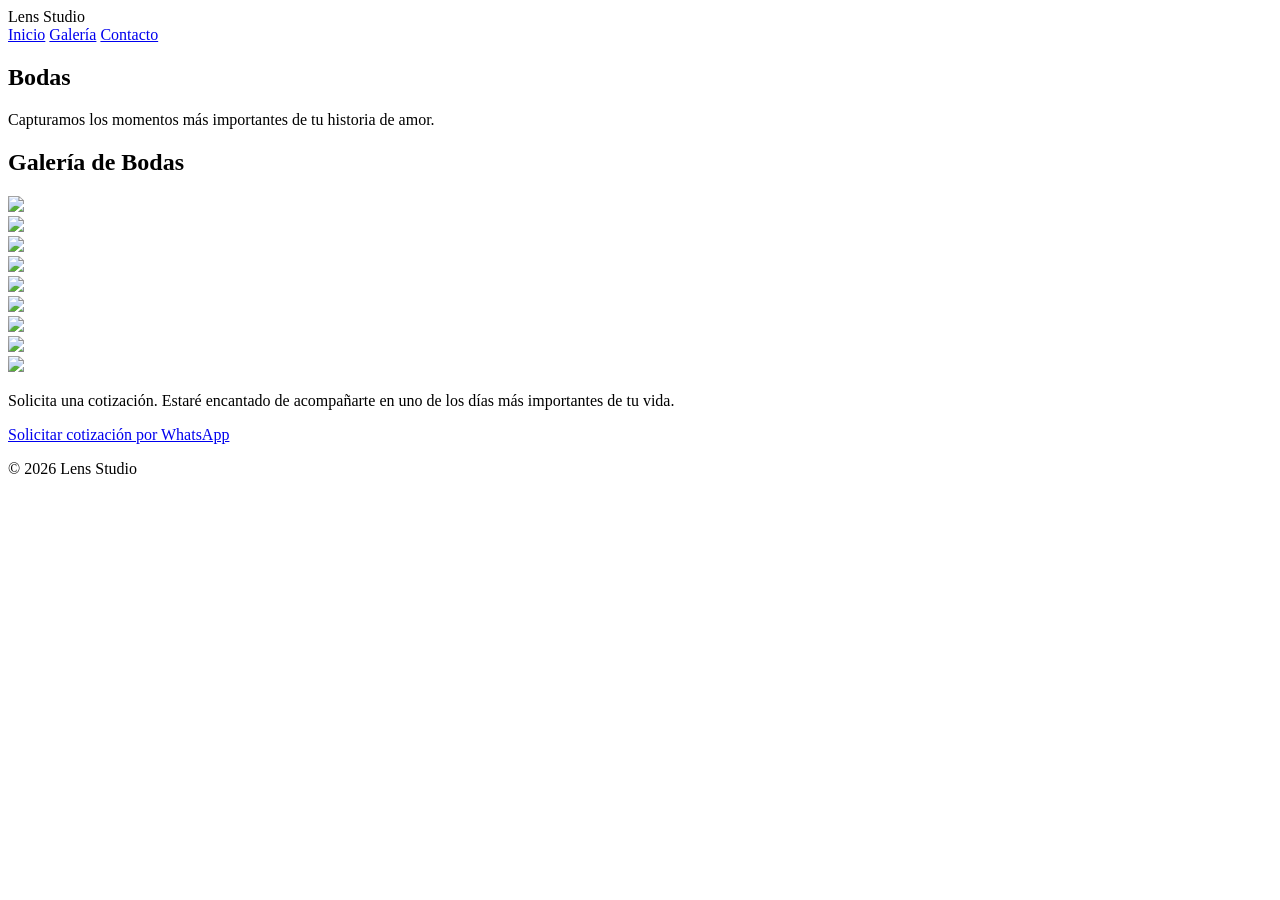
==== bodas.html @ 0406f005 "Add files via upload" ====
<!DOCTYPE html>
<html lang="es">
<head>
<meta charset="UTF-8">
<meta name="viewport" content="width=device-width, initial-scale=1.0">
<title>Bodas | Lens Studio</title>
<link rel="stylesheet" href="css/style.css">
</head>

<body>

<header>
<div class="logo">Lens Studio</div>

<nav>
<a href="index.html">Inicio</a>
<a href="#galeria">Galería</a>
<a href="#contacto">Contacto</a>
</nav>

</header>

<section class="hero" style="background-image: url('imagenes/portada.jpeg');">
<div class="overlay"></div>

<div class="hero-texto">
<h1>Bodas</h1>
<p>Capturamos los momentos más importantes de tu historia de amor.</p>
</div>

</section>

<section class="colecciones" id="galeria">

<h2>Galería de Bodas</h2>

<div class="contenedor">

<div class="card"><img src="imagenes/bodas/boda1.jpg"></div>
<div class="card"><img src="imagenes/bodas/boda2.jpg"></div>
<div class="card"><img src="imagenes/bodas/boda3.jpg"></div>
<div class="card"><img src="imagenes/bodas/boda4.jpg"></div>
<div class="card"><img src="imagenes/bodas/boda5.jpg"></div>
<div class="card"><img src="imagenes/bodas/boda6.jpg"></div>
<div class="card"><img src="imagenes/bodas/boda7.jpg"></div>
<div class="card"><img src="imagenes/bodas/boda8.jpg"></div>
<div class="card"><img src="imagenes/bodas/boda9.jpg"></div>

</div>

</section>
<section class="contacto" id="contacto">


    <p class="texto-contacto">
        Solicita una cotización.
        Estaré encantado de acompañarte en uno de los días más importantes de tu vida.
    </p>

    <a href="https://wa.me/523221502021?text=Hola,%20me%20interesa%20una%20cotización%20para%20fotografía%20de%20boda."
       target="_blank"
       class="whatsapp">

        Solicitar cotización por WhatsApp

    </a>

</section>

<footer>
<p>© 2026 Lens Studio</p>
</footer>

</body>
</html>
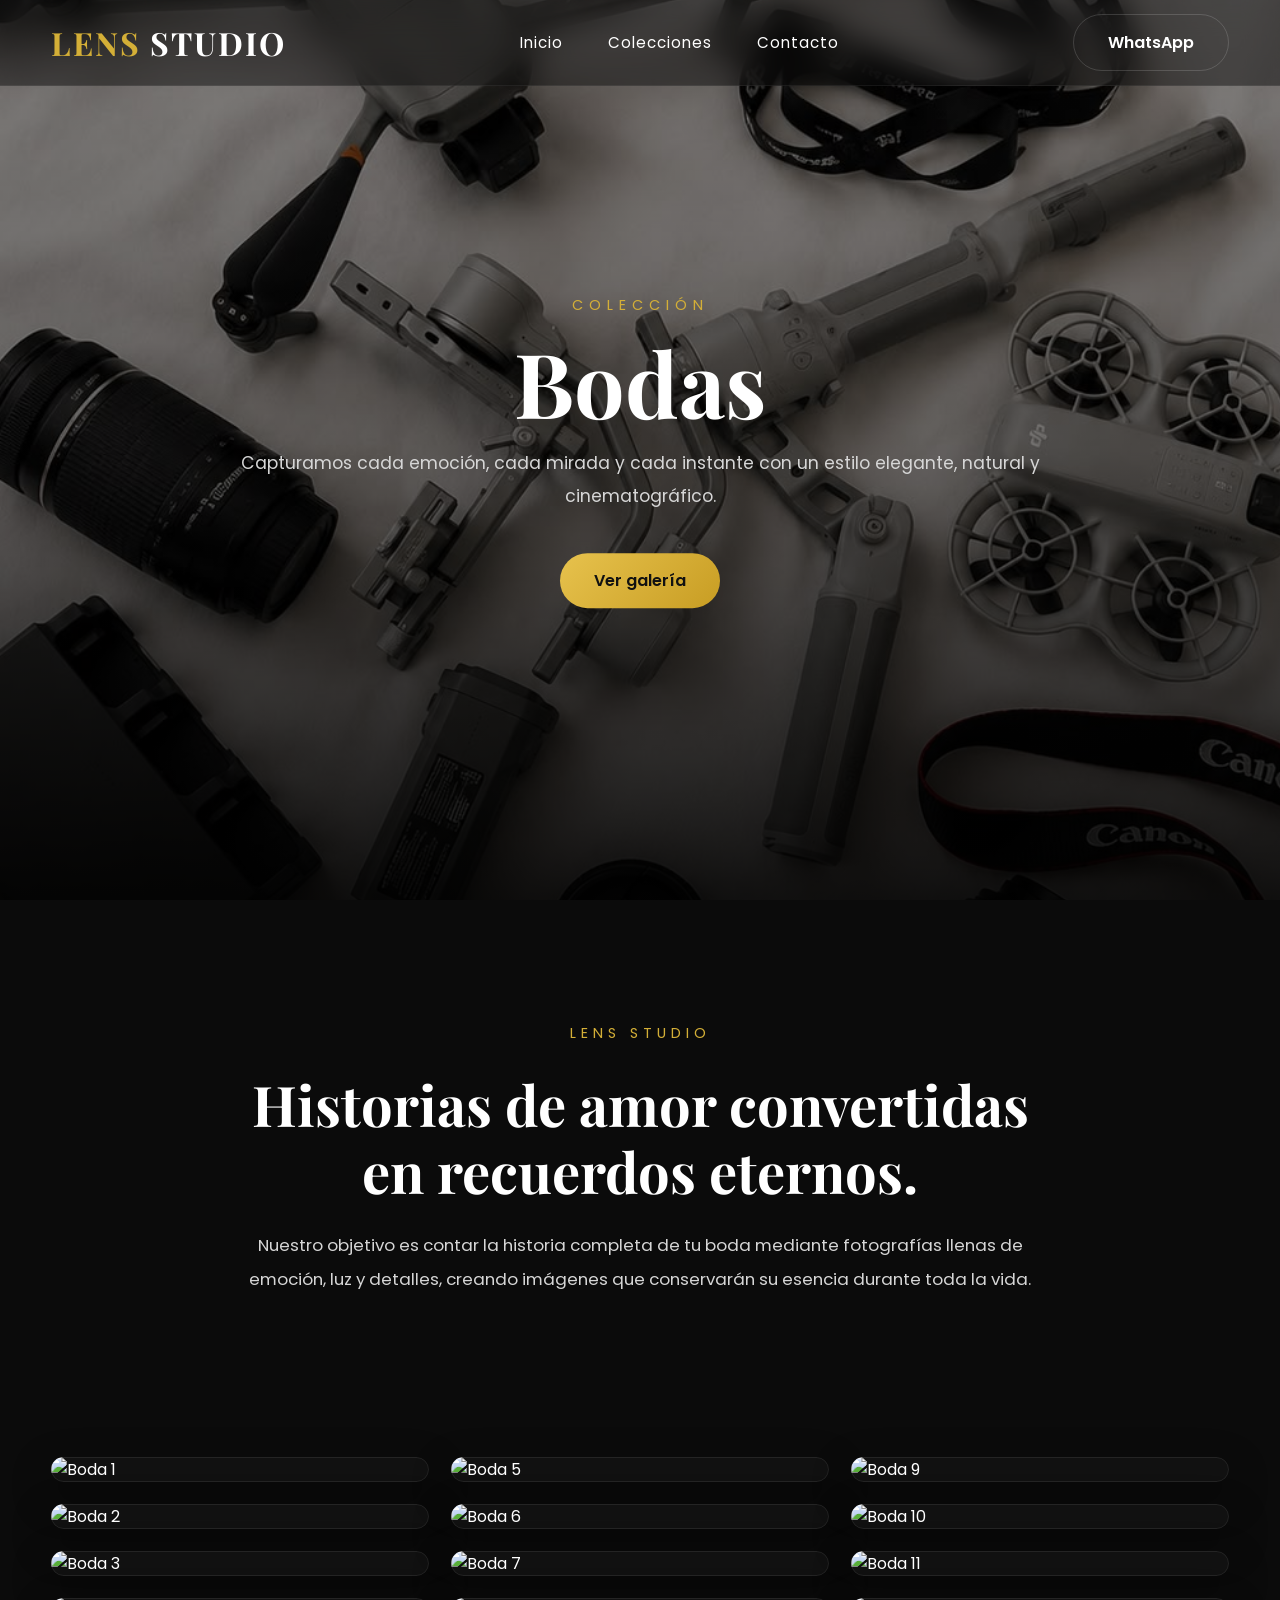
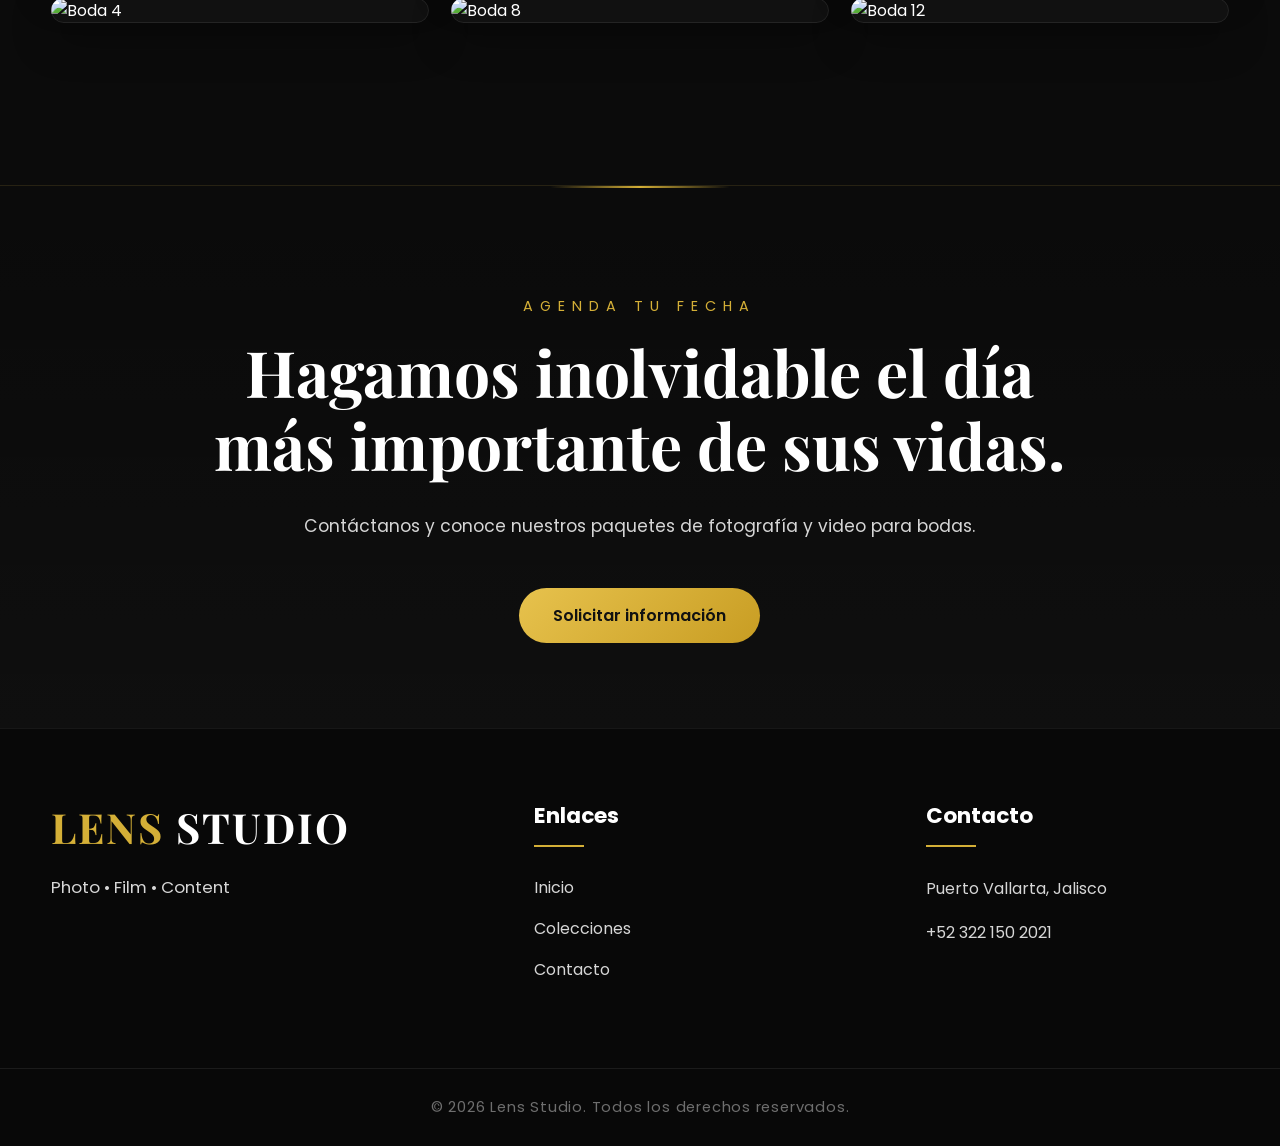
==== commit 962d474e: "Add files via upload" ====
--- a/bodas.html
+++ b/bodas.html
@@ -1,75 +1,361 @@
 <!DOCTYPE html>
 <html lang="es">
+
 <head>
-<meta charset="UTF-8">
-<meta name="viewport" content="width=device-width, initial-scale=1.0">
-<title>Bodas | Lens Studio</title>
-<link rel="stylesheet" href="css/style.css">
+
+    <meta charset="UTF-8">
+
+    <meta name="viewport" content="width=device-width, initial-scale=1.0">
+
+    <title>Bodas | Lens Studio</title>
+
+    <meta name="description" content="Fotografía y video profesional de bodas por Lens Studio.">
+
+    <link rel="preconnect" href="https://fonts.googleapis.com">
+
+    <link rel="preconnect" href="https://fonts.gstatic.com" crossorigin>
+
+    <link href="https://fonts.googleapis.com/css2?family=Playfair+Display:wght@500;600;700&family=Poppins:wght@300;400;500;600;700&display=swap" rel="stylesheet">
+
+    <link rel="stylesheet" href="https://cdnjs.cloudflare.com/ajax/libs/font-awesome/6.7.2/css/all.min.css">
+
+    <link rel="stylesheet" href="css/colecciones.css">
+
 </head>
 
 <body>
 
-<header>
-<div class="logo">Lens Studio</div>
-
-<nav>
-<a href="index.html">Inicio</a>
-<a href="#galeria">Galería</a>
-<a href="#contacto">Contacto</a>
-</nav>
+<!--================ HEADER ================-->
+
+<header id="header">
+
+    <div class="container header-container">
+
+        <a href="index.html" class="logo">
+
+            <span>LENS</span> STUDIO
+
+        </a>
+
+        <nav id="navbar">
+
+            <ul>
+
+                <li><a href="index.html">Inicio</a></li>
+
+                <li><a href="index.html#colecciones">Colecciones</a></li>
+
+                <li><a href="index.html#contacto">Contacto</a></li>
+
+            </ul>
+
+        </nav>
+
+        <a href="https://wa.me/523221502021" target="_blank" class="btn-header">
+
+            WhatsApp
+
+        </a>
+
+        <div class="menu">
+
+            <i class="fa-solid fa-bars"></i>
+
+        </div>
+
+    </div>
 
 </header>
 
-<section class="hero" style="background-image: url('imagenes/portada.jpeg');">
-<div class="overlay"></div>
-
-<div class="hero-texto">
-<h1>Bodas</h1>
-<p>Capturamos los momentos más importantes de tu historia de amor.</p>
+<!--================ HERO ================-->
+
+<section class="hero-gallery">
+
+    <img src="imagenes/portada2.jpeg" alt="Bodas">
+
+    <div class="overlay"></div>
+
+    <div class="hero-gallery-content">
+
+        <span>COLECCIÓN</span>
+
+        <h1>Bodas</h1>
+
+        <p>
+
+            Capturamos cada emoción, cada mirada y cada instante con un estilo elegante, natural y cinematográfico.
+
+        </p>
+
+        <a href="#galeria" class="btn-primary">
+
+            Ver galería
+
+        </a>
+
+    </div>
+
+</section>
+
+<!--================ INTRODUCCIÓN ================-->
+
+<section class="collection-intro">
+
+    <div class="container">
+
+        <div class="intro-content">
+
+            <span>LENS STUDIO</span>
+
+            <h2>
+
+                Historias de amor convertidas en recuerdos eternos.
+
+            </h2>
+
+            <p>
+
+                Nuestro objetivo es contar la historia completa de tu boda mediante fotografías llenas de emoción,
+                luz y detalles, creando imágenes que conservarán su esencia durante toda la vida.
+
+            </p>
+
+        </div>
+
+    </div>
+
+</section>
+
+<!--================ GALERÍA ================-->
+
+<section class="gallery" id="galeria">
+
+    <div class="container">
+
+        <div class="gallery-grid">
+
+            <article class="gallery-item">
+                <img src="imagenes/bodas/1.jpg" alt="Boda 1" loading="lazy">
+                <div class="gallery-info">
+                    <span>LENS STUDIO</span>
+                    <h3>Bodas</h3>
+                </div>
+            </article>
+
+            <article class="gallery-item">
+                <img src="imagenes/bodas/2.jpg" alt="Boda 2" loading="lazy">
+                <div class="gallery-info">
+                    <span>LENS STUDIO</span>
+                    <h3>Bodas</h3>
+                </div>
+            </article>
+
+            <article class="gallery-item">
+                <img src="imagenes/bodas/3.jpg" alt="Boda 3" loading="lazy">
+                <div class="gallery-info">
+                    <span>LENS STUDIO</span>
+                    <h3>Bodas</h3>
+                </div>
+            </article>
+
+            <article class="gallery-item">
+                <img src="imagenes/bodas/4.jpg" alt="Boda 4" loading="lazy">
+                <div class="gallery-info">
+                    <span>LENS STUDIO</span>
+                    <h3>Bodas</h3>
+                </div>
+            </article>
+
+            <article class="gallery-item">
+                <img src="imagenes/bodas/5.jpg" alt="Boda 5" loading="lazy">
+                <div class="gallery-info">
+                    <span>LENS STUDIO</span>
+                    <h3>Bodas</h3>
+                </div>
+            </article>
+
+            <article class="gallery-item">
+                <img src="imagenes/bodas/6.jpg" alt="Boda 6" loading="lazy">
+                <div class="gallery-info">
+                    <span>LENS STUDIO</span>
+                    <h3>Bodas</h3>
+                </div>
+            </article>
+
+            <article class="gallery-item">
+                <img src="imagenes/bodas/7.jpg" alt="Boda 7" loading="lazy">
+                <div class="gallery-info">
+                    <span>LENS STUDIO</span>
+                    <h3>Bodas</h3>
+                </div>
+            </article>
+
+            <article class="gallery-item">
+                <img src="imagenes/bodas/8.jpg" alt="Boda 8" loading="lazy">
+                <div class="gallery-info">
+                    <span>LENS STUDIO</span>
+                    <h3>Bodas</h3>
+                </div>
+            </article>
+
+            <article class="gallery-item">
+                <img src="imagenes/bodas/9.jpg" alt="Boda 9" loading="lazy">
+                <div class="gallery-info">
+                    <span>LENS STUDIO</span>
+                    <h3>Bodas</h3>
+                </div>
+            </article>
+
+            <article class="gallery-item">
+                <img src="imagenes/bodas/10.jpg" alt="Boda 10" loading="lazy">
+                <div class="gallery-info">
+                    <span>LENS STUDIO</span>
+                    <h3>Bodas</h3>
+                </div>
+            </article>
+
+            <article class="gallery-item">
+                <img src="imagenes/bodas/11.jpg" alt="Boda 11" loading="lazy">
+                <div class="gallery-info">
+                    <span>LENS STUDIO</span>
+                    <h3>Bodas</h3>
+                </div>
+            </article>
+
+            <article class="gallery-item">
+                <img src="imagenes/bodas/12.jpg" alt="Boda 12" loading="lazy">
+                <div class="gallery-info">
+                    <span>LENS STUDIO</span>
+                    <h3>Bodas</h3>
+                </div>
+            </article>
+
+        </div>
+
+    </div>
+
+</section>
+
+<!--================ CTA ================-->
+
+<section class="cta">
+
+    <div class="container">
+
+        <span>AGENDA TU FECHA</span>
+
+        <h2>
+
+            Hagamos inolvidable el día más importante de sus vidas.
+
+        </h2>
+
+        <p>
+
+            Contáctanos y conoce nuestros paquetes de fotografía y video para bodas.
+
+        </p>
+
+        <a href="https://wa.me/523221502021" class="btn-primary" target="_blank">
+
+            Solicitar información
+
+        </a>
+
+    </div>
+
+</section>
+
+<!--================ FOOTER ================-->
+
+<footer>
+
+    <div class="container footer-container">
+
+        <div class="footer-logo">
+
+            <h2>
+
+                <span>LENS</span> STUDIO
+
+            </h2>
+
+            <p>
+
+                Photo • Film • Content
+
+            </p>
+
+        </div>
+
+        <div class="footer-links">
+
+            <h3>Enlaces</h3>
+
+            <ul>
+
+                <li><a href="index.html">Inicio</a></li>
+                <li><a href="index.html#colecciones">Colecciones</a></li>
+                <li><a href="index.html#contacto">Contacto</a></li>
+
+            </ul>
+
+        </div>
+
+        <div class="footer-contact">
+
+            <h3>Contacto</h3>
+
+            <p>Puerto Vallarta, Jalisco</p>
+
+            <p>+52 322 150 2021</p>
+
+        </div>
+
+    </div>
+
+    <div class="footer-bottom">
+
+        © 2026 Lens Studio. Todos los derechos reservados.
+
+    </div>
+
+</footer>
+
+<!--================ LIGHTBOX ================-->
+
+<div class="lightbox" id="lightbox">
+
+    <span class="close-lightbox">&times;</span>
+
+    <button class="prev-image">
+
+        <i class="fa-solid fa-chevron-left"></i>
+
+    </button>
+
+    <img class="lightbox-image" src="" alt="">
+
+    <button class="next-image">
+
+        <i class="fa-solid fa-chevron-right"></i>
+
+    </button>
+
+    <div class="lightbox-counter">
+
+        <span id="current-image">1</span>
+
+        /
+
+        <span id="total-images">12</span>
+
+    </div>
+
 </div>
 
-</section>
-
-<section class="colecciones" id="galeria">
-
-<h2>Galería de Bodas</h2>
-
-<div class="contenedor">
-
-<div class="card"><img src="imagenes/bodas/boda1.jpg"></div>
-<div class="card"><img src="imagenes/bodas/boda2.jpg"></div>
-<div class="card"><img src="imagenes/bodas/boda3.jpg"></div>
-<div class="card"><img src="imagenes/bodas/boda4.jpg"></div>
-<div class="card"><img src="imagenes/bodas/boda5.jpg"></div>
-<div class="card"><img src="imagenes/bodas/boda6.jpg"></div>
-<div class="card"><img src="imagenes/bodas/boda7.jpg"></div>
-<div class="card"><img src="imagenes/bodas/boda8.jpg"></div>
-<div class="card"><img src="imagenes/bodas/boda9.jpg"></div>
-
-</div>
-
-</section>
-<section class="contacto" id="contacto">
-
-
-    <p class="texto-contacto">
-        Solicita una cotización.
-        Estaré encantado de acompañarte en uno de los días más importantes de tu vida.
-    </p>
-
-    <a href="https://wa.me/523221502021?text=Hola,%20me%20interesa%20una%20cotización%20para%20fotografía%20de%20boda."
-       target="_blank"
-       class="whatsapp">
-
-        Solicitar cotización por WhatsApp
-
-    </a>
-
-</section>
-
-<footer>
-<p>© 2026 Lens Studio</p>
-</footer>
+<script src="js/script.js"></script>
 
 </body>
+
 </html>
--- a/css/colecciones.css
+++ b/css/colecciones.css
@@ -0,0 +1,1368 @@
+/*==================================================
+                LENS STUDIO
+            COLECCIONES CSS
+==================================================*/
+
+
+/*================ GOOGLE FONTS ================*/
+
+@import url('https://fonts.googleapis.com/css2?family=Playfair+Display:wght@500;600;700&family=Poppins:wght@300;400;500;600;700&display=swap');
+
+
+/*================ VARIABLES ================*/
+
+:root{
+
+    --color-bg:#0b0b0b;
+    --color-bg-2:#121212;
+    --color-card:#171717;
+    --color-gold:#d4af37;
+    --color-white:#ffffff;
+    --color-text:#d6d6d6;
+    --color-border:rgba(255,255,255,.08);
+
+    --shadow:0 20px 60px rgba(0,0,0,.45);
+
+    --radius:20px;
+
+    --transition:.4s ease;
+
+    --max-width:1280px;
+
+}
+
+
+/*================ RESET ================*/
+
+*{
+
+    margin:0;
+    padding:0;
+    box-sizing:border-box;
+
+}
+
+html{
+
+    scroll-behavior:smooth;
+
+}
+
+body{
+
+    font-family:'Poppins',sans-serif;
+    background:var(--color-bg);
+    color:var(--color-white);
+    overflow-x:hidden;
+
+}
+
+img{
+
+    width:100%;
+    display:block;
+
+}
+
+a{
+
+    text-decoration:none;
+    color:inherit;
+
+}
+
+ul{
+
+    list-style:none;
+
+}
+
+
+/*================ SCROLLBAR ================*/
+
+::-webkit-scrollbar{
+
+    width:10px;
+
+}
+
+::-webkit-scrollbar-track{
+
+    background:#111;
+
+}
+
+::-webkit-scrollbar-thumb{
+
+    background:var(--color-gold);
+    border-radius:20px;
+
+}
+
+
+/*================ CONTENEDOR ================*/
+
+.container{
+
+    width:min(92%,var(--max-width));
+    margin:auto;
+
+}
+
+
+/*================ HEADER ================*/
+
+#header{
+
+    position:fixed;
+
+    top:0;
+    left:0;
+
+    width:100%;
+
+    z-index:999;
+
+    transition:.4s;
+
+    background:rgba(8,8,8,.45);
+
+    backdrop-filter:blur(16px);
+
+    border-bottom:1px solid rgba(255,255,255,.06);
+
+}
+
+.header-container{
+
+    height:85px;
+
+    display:flex;
+
+    justify-content:space-between;
+
+    align-items:center;
+
+}
+
+.logo{
+
+    font-family:'Playfair Display',serif;
+
+    font-size:2rem;
+
+    font-weight:700;
+
+    letter-spacing:2px;
+
+}
+
+.logo span{
+
+    color:var(--color-gold);
+
+}
+
+#navbar ul{
+
+    display:flex;
+
+    gap:45px;
+
+}
+
+#navbar a{
+
+    color:white;
+
+    font-size:.95rem;
+
+    letter-spacing:1px;
+
+    transition:var(--transition);
+
+    position:relative;
+
+}
+
+#navbar a::after{
+
+    content:"";
+
+    position:absolute;
+
+    bottom:-8px;
+    left:0;
+
+    width:0;
+
+    height:2px;
+
+    background:var(--color-gold);
+
+    transition:.4s;
+
+}
+
+#navbar a:hover::after{
+
+    width:100%;
+
+}
+
+#navbar a:hover{
+
+    color:var(--color-gold);
+
+}
+
+
+/*================ BOTONES ================*/
+
+.btn-primary,
+.btn-header{
+
+    display:inline-flex;
+
+    align-items:center;
+
+    justify-content:center;
+
+    padding:15px 34px;
+
+    border-radius:50px;
+
+    font-weight:600;
+
+    transition:var(--transition);
+
+}
+
+.btn-primary{
+
+    background:var(--color-gold);
+
+    color:#111;
+
+}
+
+.btn-primary:hover{
+
+    transform:translateY(-4px);
+
+    box-shadow:0 15px 35px rgba(212,175,55,.25);
+
+}
+
+.btn-header{
+
+    border:1px solid rgba(255,255,255,.15);
+
+    color:white;
+
+}
+
+.btn-header:hover{
+
+    background:white;
+
+    color:#111;
+
+}
+
+.menu{
+
+    display:none;
+
+    font-size:1.8rem;
+
+    cursor:pointer;
+
+}
+
+
+/*================ HERO ================*/
+
+.hero-gallery{
+
+    position:relative;
+
+    height:100vh;
+
+    overflow:hidden;
+
+}
+
+.hero-gallery img{
+
+    width:100%;
+
+    height:100%;
+
+    object-fit:cover;
+
+    transform:scale(1.08);
+
+    animation:heroZoom 16s ease-in-out infinite alternate;
+
+}
+
+.overlay{
+
+    position:absolute;
+
+    inset:0;
+
+    background:linear-gradient(
+
+        rgba(0,0,0,.45),
+
+        rgba(0,0,0,.55),
+
+        rgba(0,0,0,.92)
+
+    );
+
+}
+
+.hero-gallery-content{
+
+    position:absolute;
+
+    left:50%;
+    top:50%;
+
+    transform:translate(-50%,-50%);
+
+    text-align:center;
+
+    width:min(90%,800px);
+
+}
+
+.hero-gallery-content span{
+
+    color:var(--color-gold);
+
+    letter-spacing:6px;
+
+    font-size:.9rem;
+
+}
+
+.hero-gallery-content h1{
+
+    font-family:'Playfair Display',serif;
+
+    font-size:clamp(3rem,7vw,6rem);
+
+    margin:18px 0;
+
+    line-height:1.05;
+
+}
+
+.hero-gallery-content p{
+
+    color:var(--color-text);
+
+    font-size:1.08rem;
+
+    line-height:1.9;
+
+    margin-bottom:40px;
+
+}
+
+
+/*================ INTRODUCCIÓN ================*/
+
+.collection-intro{
+
+    padding:120px 0;
+
+}
+
+.intro-content{
+
+    max-width:820px;
+
+    margin:auto;
+
+    text-align:center;
+
+}
+
+.intro-content span{
+
+    color:var(--color-gold);
+
+    letter-spacing:5px;
+
+    font-size:.9rem;
+
+}
+
+.intro-content h2{
+
+    font-family:'Playfair Display',serif;
+
+    font-size:clamp(2rem,5vw,3.5rem);
+
+    margin:25px 0;
+
+    line-height:1.2;
+
+}
+
+.intro-content p{
+
+    color:var(--color-text);
+
+    line-height:2;
+
+    font-size:1.05rem;
+
+}
+
+
+/*================ ANIMACIÓN HERO ================*/
+
+@keyframes heroZoom{
+
+    from{
+
+        transform:scale(1.08);
+
+    }
+
+    to{
+
+        transform:scale(1.18);
+
+    }
+
+}
+
+/*==================================================
+                GALERÍA EDITORIAL
+==================================================*/
+
+.gallery{
+
+    padding:40px 0 140px;
+
+}
+
+.gallery-grid{
+
+    column-count:3;
+
+    column-gap:22px;
+
+}
+
+.gallery-item{
+
+    position:relative;
+
+    margin-bottom:22px;
+
+    overflow:hidden;
+
+    border-radius:22px;
+
+    background:#111;
+
+    cursor:pointer;
+
+    break-inside:avoid;
+
+    box-shadow:0 15px 40px rgba(0,0,0,.35);
+
+}
+
+.gallery-item img{
+
+    width:100%;
+
+    height:auto;
+
+    display:block;
+
+    transition:transform .7s ease,
+               filter .7s ease;
+
+}
+
+
+/*================ OVERLAY ================*/
+
+.gallery-info{
+
+    position:absolute;
+
+    inset:0;
+
+    display:flex;
+
+    flex-direction:column;
+
+    justify-content:flex-end;
+
+    padding:35px;
+
+    background:linear-gradient(
+
+        transparent,
+
+        rgba(0,0,0,.15),
+
+        rgba(0,0,0,.85)
+
+    );
+
+    opacity:0;
+
+    transition:.45s;
+
+}
+
+.gallery-info span{
+
+    color:var(--color-gold);
+
+    letter-spacing:4px;
+
+    font-size:.8rem;
+
+    margin-bottom:10px;
+
+}
+
+.gallery-info h3{
+
+    font-family:'Playfair Display',serif;
+
+    font-size:2rem;
+
+    font-weight:600;
+
+}
+
+
+/*================ HOVER ================*/
+
+.gallery-item:hover img{
+
+    transform:scale(1.08);
+
+    filter:brightness(.72);
+
+}
+
+.gallery-item:hover .gallery-info{
+
+    opacity:1;
+
+}
+
+
+/*================ EFECTO DE BRILLO ================*/
+
+.gallery-item::before{
+
+    content:"";
+
+    position:absolute;
+
+    top:-100%;
+
+    left:-60%;
+
+    width:40%;
+
+    height:300%;
+
+    background:linear-gradient(
+
+        rgba(255,255,255,0),
+
+        rgba(255,255,255,.15),
+
+        rgba(255,255,255,0)
+
+    );
+
+    transform:rotate(25deg);
+
+    transition:.8s;
+
+    z-index:5;
+
+}
+
+.gallery-item:hover::before{
+
+    left:140%;
+
+}
+
+
+/*================ BORDES ================*/
+
+.gallery-item::after{
+
+    content:"";
+
+    position:absolute;
+
+    inset:0;
+
+    border:1px solid rgba(255,255,255,.08);
+
+    border-radius:22px;
+
+    pointer-events:none;
+
+}
+
+
+/*==================================================
+            BOTÓN VER MÁS
+==================================================*/
+
+.gallery-button{
+
+    display:flex;
+
+    justify-content:center;
+
+    margin-top:70px;
+
+}
+
+.gallery-button a{
+
+    padding:18px 45px;
+
+    border:1px solid rgba(255,255,255,.15);
+
+    border-radius:50px;
+
+    color:white;
+
+    transition:.35s;
+
+    font-weight:600;
+
+}
+
+.gallery-button a:hover{
+
+    background:var(--color-gold);
+
+    color:#111;
+
+    border-color:var(--color-gold);
+
+}
+
+
+/*==================================================
+            ANIMACIÓN DE APARICIÓN
+==================================================*/
+
+.gallery-item{
+
+    animation:fadeUp .9s ease both;
+
+}
+
+.gallery-item:nth-child(2){
+
+    animation-delay:.08s;
+
+}
+
+.gallery-item:nth-child(3){
+
+    animation-delay:.16s;
+
+}
+
+.gallery-item:nth-child(4){
+
+    animation-delay:.24s;
+
+}
+
+.gallery-item:nth-child(5){
+
+    animation-delay:.32s;
+
+}
+
+.gallery-item:nth-child(6){
+
+    animation-delay:.40s;
+
+}
+
+.gallery-item:nth-child(7){
+
+    animation-delay:.48s;
+
+}
+
+.gallery-item:nth-child(8){
+
+    animation-delay:.56s;
+
+}
+
+.gallery-item:nth-child(9){
+
+    animation-delay:.64s;
+
+}
+
+.gallery-item:nth-child(10){
+
+    animation-delay:.72s;
+
+}
+
+.gallery-item:nth-child(11){
+
+    animation-delay:.80s;
+
+}
+
+.gallery-item:nth-child(12){
+
+    animation-delay:.88s;
+
+}
+
+@keyframes fadeUp{
+
+    from{
+
+        opacity:0;
+
+        transform:translateY(45px);
+
+    }
+
+    to{
+
+        opacity:1;
+
+        transform:translateY(0);
+
+    }
+
+}
+
+
+/*==================================================
+                RESPONSIVE
+==================================================*/
+
+@media(max-width:1100px){
+
+    .gallery-grid{
+
+        column-count:2;
+
+    }
+
+}
+
+@media(max-width:700px){
+
+    .gallery{
+
+        padding:20px 0 90px;
+
+    }
+
+    .gallery-grid{
+
+        column-count:1;
+
+    }
+
+    .gallery-info{
+
+        opacity:1;
+
+        padding:25px;
+
+        background:linear-gradient(
+            transparent,
+            rgba(0,0,0,.75)
+        );
+
+    }
+
+    .gallery-info h3{
+
+        font-size:1.5rem;
+
+    }
+
+}
+
+/*==================================================
+                LIGHTBOX PREMIUM
+==================================================*/
+
+.lightbox{
+
+    position:fixed;
+
+    inset:0;
+
+    background:rgba(0,0,0,.95);
+
+    display:flex;
+
+    justify-content:center;
+
+    align-items:center;
+
+    opacity:0;
+
+    visibility:hidden;
+
+    transition:.35s ease;
+
+    z-index:99999;
+
+}
+
+.lightbox.active{
+
+    opacity:1;
+
+    visibility:visible;
+
+}
+
+
+/*================ IMAGEN ================*/
+
+.lightbox-image{
+
+    max-width:88%;
+
+    max-height:88vh;
+
+    border-radius:18px;
+
+    object-fit:contain;
+
+    box-shadow:0 30px 80px rgba(0,0,0,.55);
+
+    animation:zoomImage .35s ease;
+
+}
+
+
+/*================ BOTÓN CERRAR ================*/
+
+.close-lightbox{
+
+    position:absolute;
+
+    top:25px;
+
+    right:40px;
+
+    font-size:3rem;
+
+    color:white;
+
+    cursor:pointer;
+
+    transition:.3s;
+
+    user-select:none;
+
+}
+
+.close-lightbox:hover{
+
+    color:var(--color-gold);
+
+    transform:rotate(90deg);
+
+}
+
+
+/*================ FLECHAS ================*/
+
+.prev-image,
+.next-image{
+
+    position:absolute;
+
+    top:50%;
+
+    transform:translateY(-50%);
+
+    width:60px;
+
+    height:60px;
+
+    border:none;
+
+    border-radius:50%;
+
+    background:rgba(255,255,255,.08);
+
+    color:white;
+
+    font-size:1.2rem;
+
+    cursor:pointer;
+
+    transition:.3s;
+
+    backdrop-filter:blur(10px);
+
+}
+
+.prev-image{
+
+    left:40px;
+
+}
+
+.next-image{
+
+    right:40px;
+
+}
+
+.prev-image:hover,
+.next-image:hover{
+
+    background:var(--color-gold);
+
+    color:#111;
+
+    transform:translateY(-50%) scale(1.08);
+
+}
+
+
+/*================ CONTADOR ================*/
+
+.lightbox-counter{
+
+    position:absolute;
+
+    bottom:35px;
+
+    left:50%;
+
+    transform:translateX(-50%);
+
+    color:white;
+
+    font-size:1rem;
+
+    letter-spacing:2px;
+
+    padding:10px 22px;
+
+    border-radius:40px;
+
+    background:rgba(255,255,255,.08);
+
+    backdrop-filter:blur(12px);
+
+}
+
+
+/*================ ANIMACIÓN ================*/
+
+@keyframes zoomImage{
+
+    from{
+
+        opacity:0;
+
+        transform:scale(.92);
+
+    }
+
+    to{
+
+        opacity:1;
+
+        transform:scale(1);
+
+    }
+
+}
+
+
+/*================ RESPONSIVE ================*/
+
+@media(max-width:900px){
+
+    .lightbox-image{
+
+        max-width:95%;
+
+        max-height:80vh;
+
+    }
+
+    .prev-image,
+    .next-image{
+
+        width:50px;
+
+        height:50px;
+
+    }
+
+}
+
+@media(max-width:600px){
+
+    .prev-image{
+
+        left:12px;
+
+    }
+
+    .next-image{
+
+        right:12px;
+
+    }
+
+    .close-lightbox{
+
+        right:20px;
+
+        top:18px;
+
+        font-size:2.3rem;
+
+    }
+
+    .lightbox-counter{
+
+        bottom:20px;
+
+        font-size:.9rem;
+
+    }
+
+}
+
+
+
+/*==================================================
+                    CTA PREMIUM
+==================================================*/
+
+.cta{
+
+    position:relative;
+
+    overflow:hidden;
+
+    padding:110px 20px 85px;
+
+    text-align:center;
+
+    background:linear-gradient(
+        180deg,
+        transparent,
+        rgba(255,255,255,.02)
+    );
+
+    border-top:1px solid rgba(212,175,55,.12);
+
+}
+
+.cta::before{
+
+    content:"";
+
+    position:absolute;
+
+    left:50%;
+    top:0;
+
+    transform:translateX(-50%);
+
+    width:180px;
+
+    height:2px;
+
+    background:linear-gradient(
+        90deg,
+        transparent,
+        var(--color-gold),
+        transparent
+    );
+
+}
+
+.cta span{
+
+    display:block;
+
+    color:var(--color-gold);
+
+    letter-spacing:7px;
+
+    font-size:.9rem;
+
+    margin-bottom:18px;
+
+    text-transform:uppercase;
+
+}
+
+.cta h2{
+
+    font-family:'Playfair Display',serif;
+
+    font-size:clamp(2.7rem,5vw,4.8rem);
+
+    line-height:1.15;
+
+    max-width:900px;
+
+    margin:0 auto 28px;
+
+}
+
+.cta p{
+
+    max-width:700px;
+
+    margin:0 auto 45px;
+
+    color:var(--color-text);
+
+    line-height:1.9;
+
+    font-size:1.08rem;
+
+}
+
+.btn-primary{
+
+    background:linear-gradient(
+        135deg,
+        #e7c24d,
+        #c89d23
+    );
+
+    color:#111;
+
+    transition:.4s;
+
+}
+
+.btn-primary:hover{
+
+    transform:translateY(-6px);
+
+    box-shadow:
+        0 20px 50px rgba(212,175,55,.30),
+        0 0 35px rgba(212,175,55,.15);
+
+}
+
+
+/*==================================================
+                FOOTER PREMIUM
+==================================================*/
+
+footer{
+
+    background:#080808;
+
+    border-top:1px solid rgba(255,255,255,.06);
+
+}
+
+.footer-container{
+
+    padding:70px 0;
+
+    display:grid;
+
+    grid-template-columns:1.3fr 1fr 1fr;
+
+    gap:90px;
+
+    align-items:flex-start;
+
+}
+
+.footer-logo h2{
+
+    font-family:'Playfair Display',serif;
+
+    font-size:2.6rem;
+
+    letter-spacing:2px;
+
+    margin-bottom:18px;
+
+}
+
+.footer-logo span{
+
+    color:var(--color-gold);
+
+}
+
+.footer-logo p{
+
+    color:var(--color-text);
+
+    line-height:1.9;
+
+    font-size:1.05rem;
+
+}
+
+.footer-links h3,
+.footer-contact h3{
+
+    position:relative;
+
+    font-size:1.35rem;
+
+    margin-bottom:28px;
+
+    padding-bottom:15px;
+
+}
+
+.footer-links h3::after,
+.footer-contact h3::after{
+
+    content:"";
+
+    position:absolute;
+
+    left:0;
+
+    bottom:0;
+
+    width:50px;
+
+    height:2px;
+
+    background:var(--color-gold);
+
+}
+
+.footer-links li{
+
+    margin-bottom:16px;
+
+}
+
+.footer-links a{
+
+    color:var(--color-text);
+
+    transition:.35s;
+
+}
+
+.footer-links a:hover{
+
+    color:var(--color-gold);
+
+    padding-left:10px;
+
+}
+
+.footer-contact p{
+
+    color:var(--color-text);
+
+    margin-bottom:16px;
+
+    line-height:1.8;
+
+}
+
+.footer-bottom{
+
+    border-top:1px solid rgba(255,255,255,.08);
+
+    padding:28px;
+
+    text-align:center;
+
+    color:#6e6e6e;
+
+    font-size:.92rem;
+
+    letter-spacing:.8px;
+
+}
+
+
+/*==================================================
+                RESPONSIVE
+==================================================*/
+
+@media(max-width:900px){
+
+    .cta{
+
+        padding:80px 20px 70px;
+
+    }
+
+    .cta h2{
+
+        font-size:2.4rem;
+
+    }
+
+    .footer-container{
+
+        grid-template-columns:1fr;
+
+        gap:55px;
+
+        text-align:center;
+
+    }
+
+    .footer-links h3::after,
+    .footer-contact h3::after{
+
+        left:50%;
+
+        transform:translateX(-50%);
+
+    }
+
+    .footer-links a:hover{
+
+        padding-left:0;
+
+    }
+
+}
